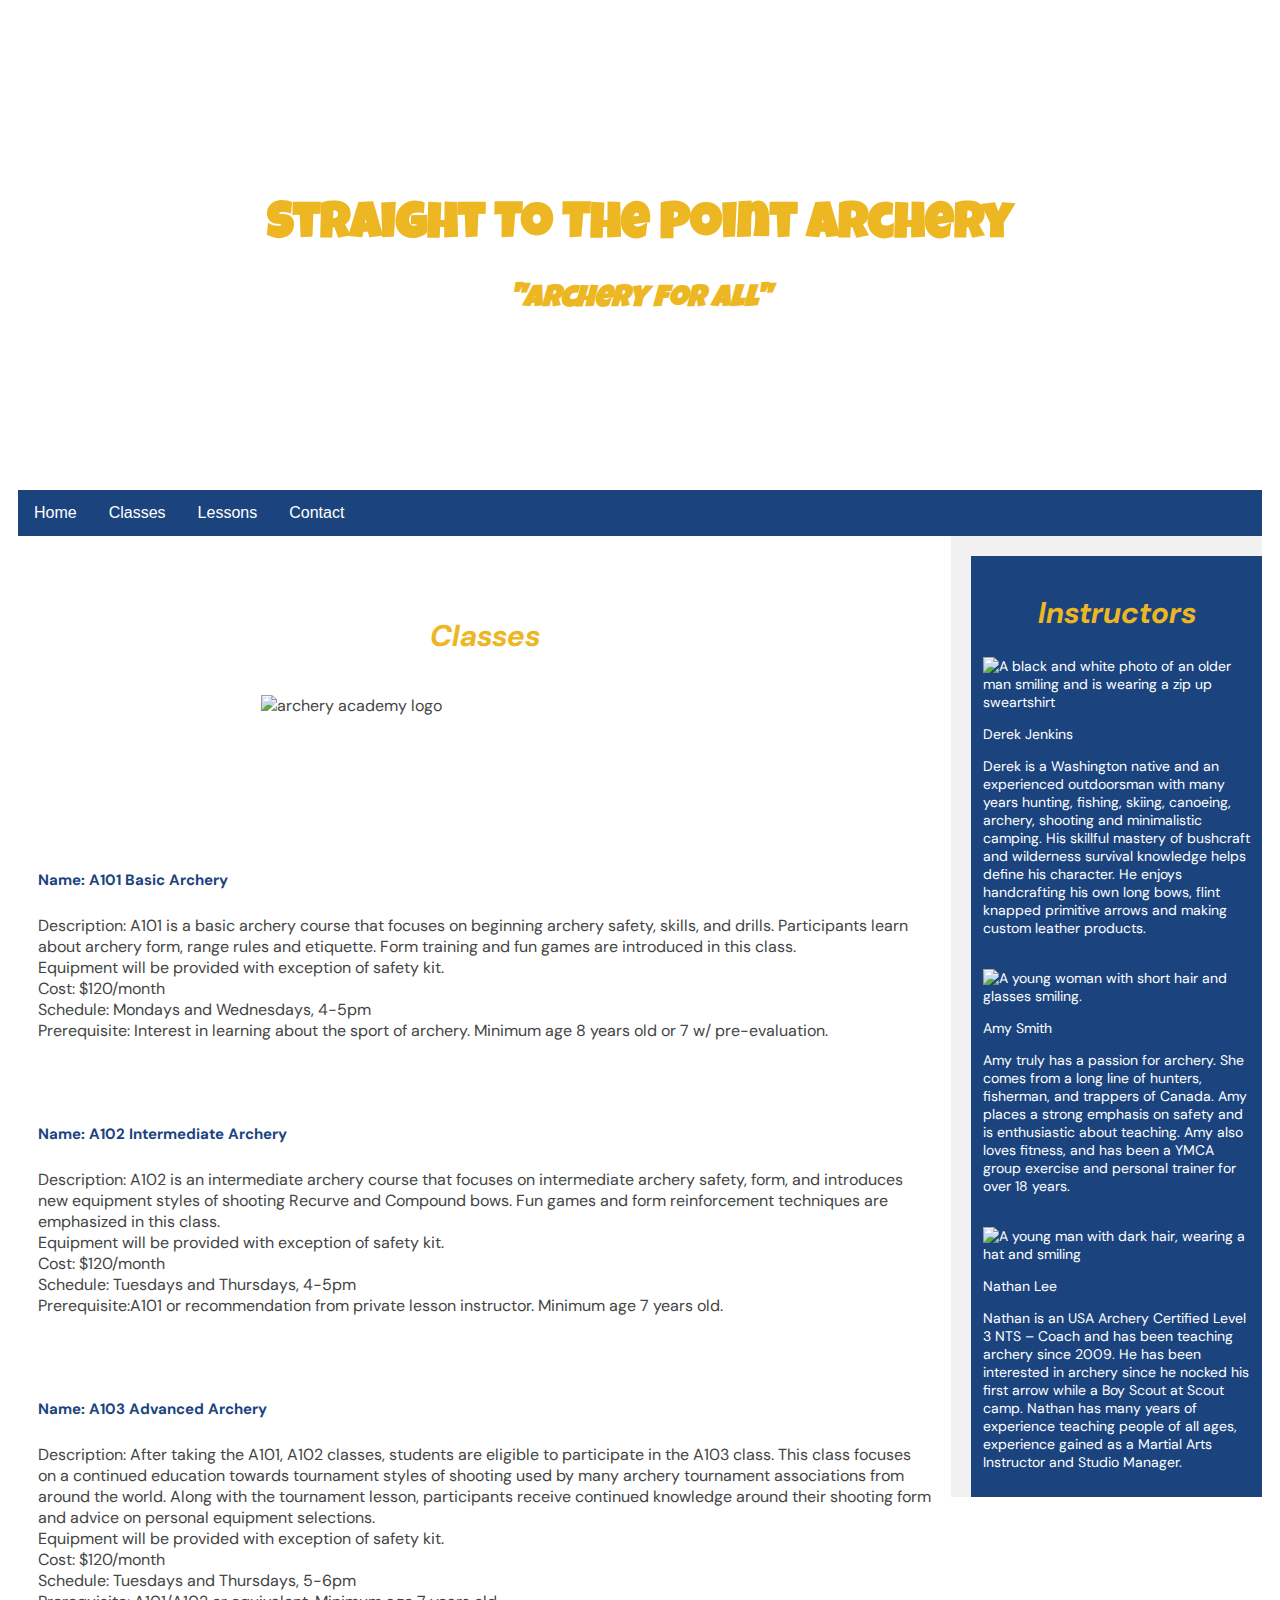
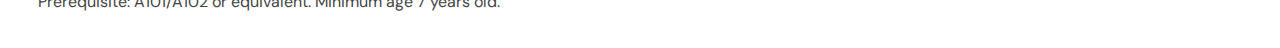
==== classes.html @ e4cb5bf3 "Add files via upload" ====
<!DOCTYPE html>
<html lang="en">
  <head>
    <title>Straight to the Point</title>
      <meta charset="UTF-8">
      <link rel="stylesheet" type="text/css" href="lesson7-stylesheet.css">

  <body>

  <div class="header">
    <h1>Straight To The Point Archery</h1>
    <h2>"Archery  for all"</h2>
    <style>
      @import url('https://fonts.googleapis.com/css?family=Luckiest+Guy&display=swap');
    </style>
  </div>

  <div class="topnav">
    <a href="file:///C:/Users/Wendi/Desktop/HTML100/portfolio/lesson7.html">Home</a>
    <a href="file:///C:/Users/Wendi/Desktop/HTML100/portfolio/classes.html">Classes</a>
    <a href="#">Lessons</a>
    <a href="file:///C:/Users/Wendi/Desktop/HTML100/portfolio/contact.html">Contact</a>
  </div>

  <div class="row">
    <div class="leftcolumn">
      <div class="left">
        <style>
          @import url('https://fonts.googleapis.com/css?family=DM+Sans&display=swap');
        </style>
        <h4>Classes</h4>
        <img src="file:///C:/Users/Wendi/Desktop/HTML100/portfolio/archeryAcademy-logo-color.png" width="250" height=" 150" alt="archery academy logo" class="center">
          <h5>Name: A101 Basic Archery</h5>
		          <p>Description: A101 is a basic archery course that focuses on beginning archery safety, skills, and drills. Participants learn about archery form, range rules and etiquette. Form training and fun games are introduced in this class.
              <br>
              Equipment will be provided with exception of safety kit.
		            <br>
              Cost: $120/month
		            <br>
              Schedule: Mondays and Wednesdays, 4-5pm
		          <br>
              Prerequisite:   Interest in learning about the sport of archery. Minimum age  8 years old or 7 w/ pre-evaluation.</p>
              <br>
              <br>
          <h5>Name: A102 Intermediate Archery</h5>
		         <p>Description: A102 is an intermediate archery course that focuses on intermediate archery safety, form, and introduces new equipment styles of shooting Recurve and Compound bows. Fun games and form reinforcement techniques are emphasized in this class.
             <br>
             Equipment will be provided with exception of safety kit.
		         <br>
             Cost: $120/month
		         <br>
             Schedule: Tuesdays and Thursdays, 4-5pm
		         <br>
             Prerequisite:A101 or recommendation from private lesson instructor. Minimum age  7 years old.</p>
             <br>
             <br>
        <h5>Name: A103 Advanced Archery</h5>
           <p>Description: After taking the A101, A102 classes, students are eligible to participate in the A103 class. This class focuses on a continued education towards tournament styles of shooting used by many archery tournament associations from around the world. Along with the tournament lesson, participants receive continued knowledge around their shooting form and advice on personal equipment selections.
           <br>
           Equipment will be provided with exception of safety kit.
		       <br>
           Cost: $120/month
		       <br>
           Schedule: Tuesdays and Thursdays, 5-6pm
		       <br>
           Prerequisite:  A101/A102 or equivalent. Minimum age  7 years old.</p>
      </div>
    </div>
    <div class="rightcolumn">
      <div class="right">
        <h2>Instructors</h2>
        <img src="file:///C:/Users/Wendi/Desktop/HTML100/portfolio/instructor-bio-image1.png" width="110" height="110" alt="A black and white photo of an older man smiling and is wearing a zip up sweartshirt">
        <p>Derek Jenkins</p>
        <p>Derek is a Washington native and an experienced outdoorsman with many years hunting, fishing, skiing, canoeing, archery, shooting and minimalistic camping. His skillful mastery of bushcraft and wilderness survival knowledge helps define his character. He enjoys handcrafting his own long bows, flint knapped primitive arrows and making custom leather products.</p>
        <br>
        <img src="file:///C:/Users/Wendi/Desktop/HTML100/portfolio/instructor-bio-image2.png" width="110" height="110" alt="A young woman with short hair and glasses smiling.">
        <p>Amy Smith</p>
        <p>Amy truly has a passion for archery. She comes from a long line of hunters, fisherman, and trappers of Canada. Amy  places a strong emphasis on safety and is enthusiastic about teaching. Amy also loves fitness, and  has been a YMCA group exercise and personal trainer for over 18 years.</p>
        <br>
        <img src="file:///C:/Users/Wendi/Desktop/HTML100/portfolio/instructor-bio-image4.png" width="110" height="110" alt="A young man with dark hair, wearing a hat and smiling">
        <p>Nathan Lee</p>
        <p>Nathan is an USA Archery Certified Level 3 NTS – Coach and has been teaching archery since 2009. He has been interested in archery since he nocked his first arrow while a Boy Scout at Scout camp. Nathan has many years of experience teaching people of all ages, experience gained as a Martial Arts Instructor and Studio Manager.</p>
  </div>

  </body>
  </html>
---- lesson7-stylesheet.css ----
* {
  box-sizing: border-box;
}

body {
  font-family: Arial;
  padding: 10px;
  background: #FFFFFF;
}

.header {
  padding: 150px;
  text-align: center;
  color: #ecb722;
  font-family: 'Luckiest Guy', cursive;
  background-image: url(file:///C:/Users/Wendi/Desktop/HTML100/portfolio/headerImage.jpg);
  background-repeat: no-repeat;
  background-position: right top;
}

.header h1 {
  font-size: 50px;
}

.topnav {
  overflow: hidden;
  background-color: #1b447f;
}

.topnav a {
  float: left;
  display: block;
  color: #FFFFFF;
  text-align: center;
  padding: 14px 16px;
  text-decoration: none;
}

.topnav a:hover {
  background-color: #ecb722;
  color: #444444;
}

.leftcolumn {
  float: left;
  width: 75%;
}

.center {
  display: block;
  margin-left: auto;
  margin-right: auto;
  width: 50%;
}

h2 {
  color: #ecb722;
  font-style: italic;
  font-size: 30px;
  text-align: center;
}

h5 {
  color: #1b447f;
  font-size: 15px;
}

.rightcolumn {
  float: left;
  width: 25%;
  background-color: #f1f1f1;
  padding-left: 20px;
  font-family: 'DM Sans', sans-serif;
  font-size: 14px;
}

.left {
  background-color: #FFFFFF;
  color: #444444;
  padding: 20px;
  margin-top: 20px;
  font-family: 'DM Sans', sans-serif;
}

.right {
  background-color: #1b447f;
  padding: 12px;
  margin-top: 20px;
  font-family: 'DM Sans', sans-serif;
  color: #FFFFFF;
}


/* contact sheet */
h3 {
  color: #ecb722;
  font-style: italic;
  font-size: 30px;
  text-align: center;
}

/* equipment sheet */
h4 {
  color: #ecb722;
  font-style: italic;
  font-size: 30px;
  text-align: center;
}
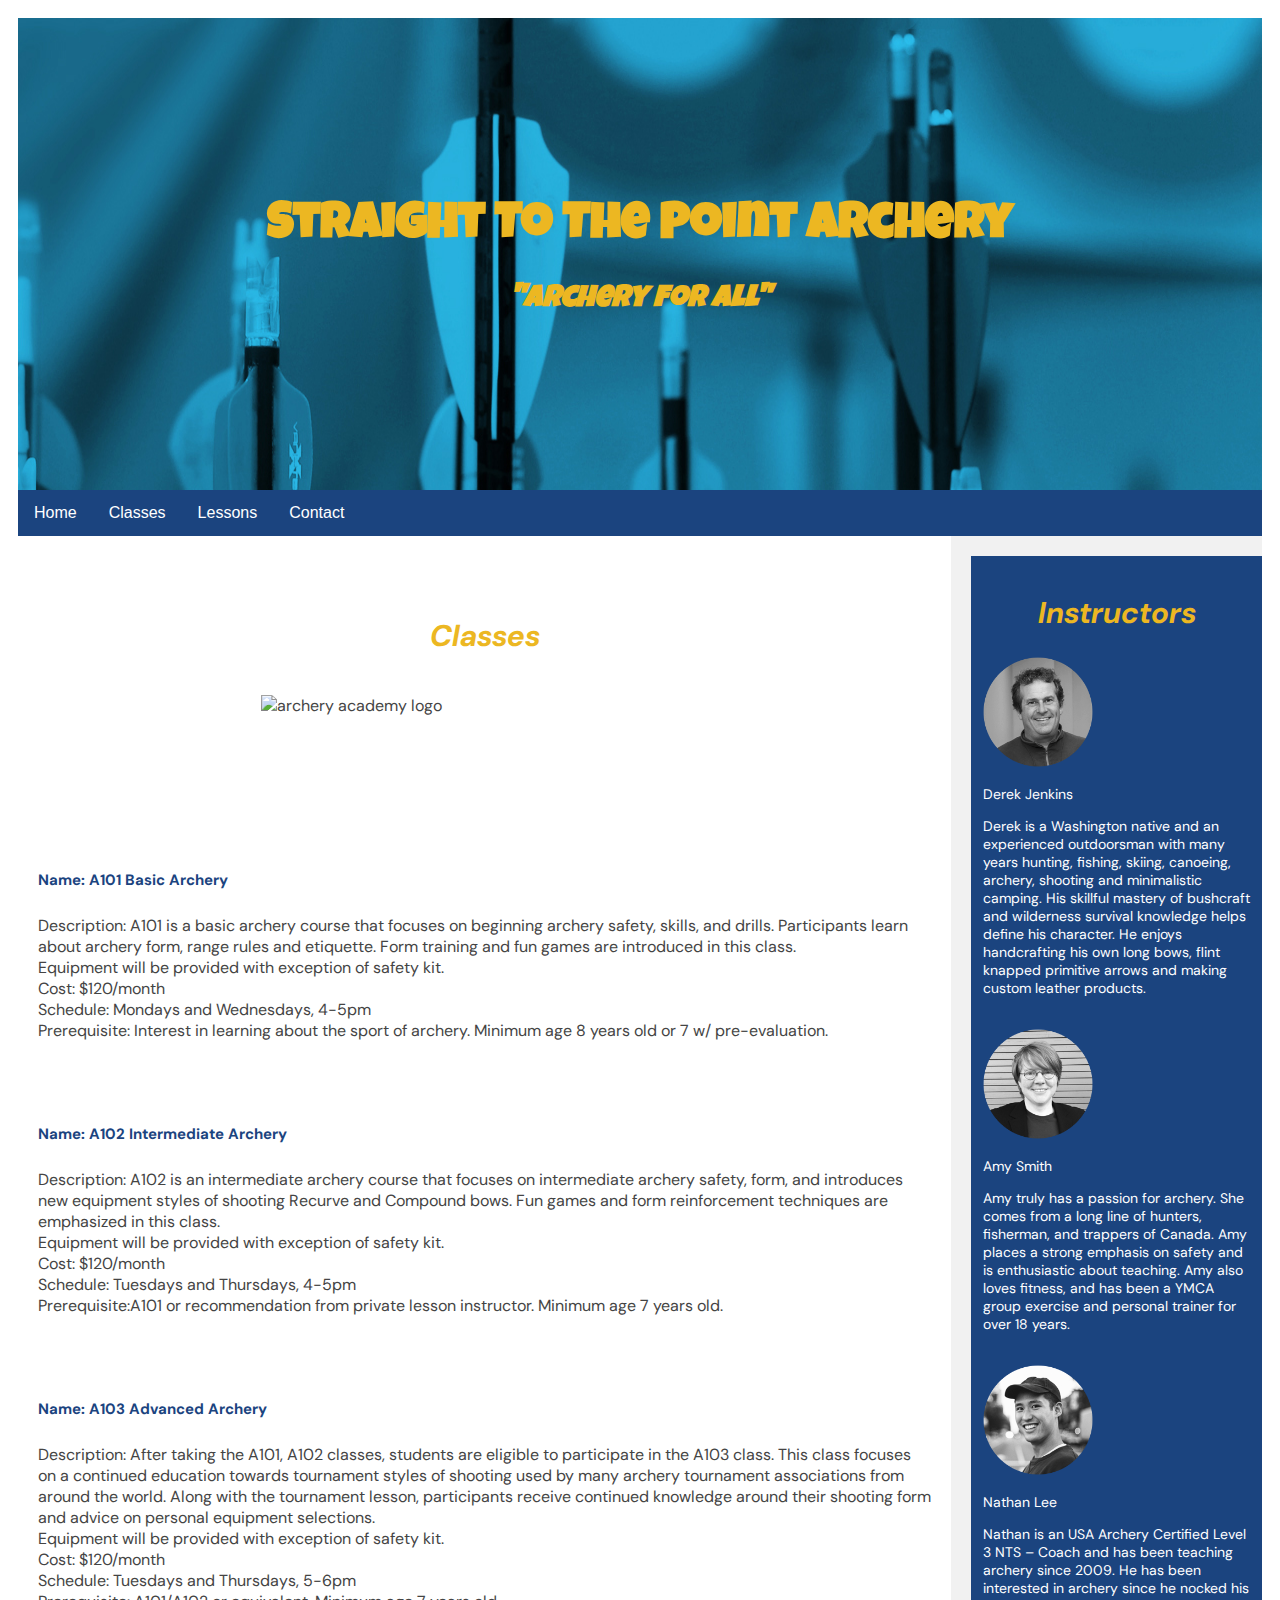
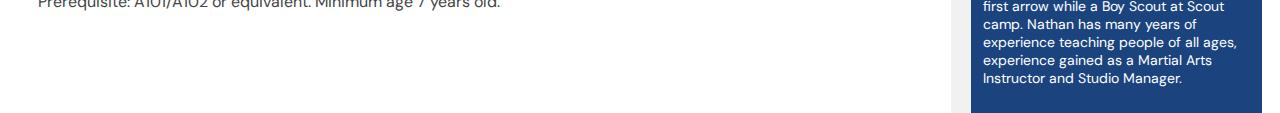
==== commit f0069c05: "Add files via upload" ====
--- a/classes.html
+++ b/classes.html
@@ -69,15 +69,15 @@
     <div class="rightcolumn">
       <div class="right">
         <h2>Instructors</h2>
-        <img src="file:///C:/Users/Wendi/Desktop/HTML100/portfolio/instructor-bio-image1.png" width="110" height="110" alt="A black and white photo of an older man smiling and is wearing a zip up sweartshirt">
+        <img src="https://wcarnold.github.io/portfolio/instructor-bio-image1.png" width="110" height="110" alt="A black and white photo of an older man smiling and is wearing a zip up sweartshirt">
         <p>Derek Jenkins</p>
         <p>Derek is a Washington native and an experienced outdoorsman with many years hunting, fishing, skiing, canoeing, archery, shooting and minimalistic camping. His skillful mastery of bushcraft and wilderness survival knowledge helps define his character. He enjoys handcrafting his own long bows, flint knapped primitive arrows and making custom leather products.</p>
         <br>
-        <img src="file:///C:/Users/Wendi/Desktop/HTML100/portfolio/instructor-bio-image2.png" width="110" height="110" alt="A young woman with short hair and glasses smiling.">
+        <img src="https://wcarnold.github.io/portfolio/instructor-bio-image2.png" width="110" height="110" alt="A young woman with short hair and glasses smiling.">
         <p>Amy Smith</p>
         <p>Amy truly has a passion for archery. She comes from a long line of hunters, fisherman, and trappers of Canada. Amy  places a strong emphasis on safety and is enthusiastic about teaching. Amy also loves fitness, and  has been a YMCA group exercise and personal trainer for over 18 years.</p>
         <br>
-        <img src="file:///C:/Users/Wendi/Desktop/HTML100/portfolio/instructor-bio-image4.png" width="110" height="110" alt="A young man with dark hair, wearing a hat and smiling">
+        <img src="https://wcarnold.github.io/portfolio/instructor-bio-image4.png" width="110" height="110" alt="A young man with dark hair, wearing a hat and smiling">
         <p>Nathan Lee</p>
         <p>Nathan is an USA Archery Certified Level 3 NTS – Coach and has been teaching archery since 2009. He has been interested in archery since he nocked his first arrow while a Boy Scout at Scout camp. Nathan has many years of experience teaching people of all ages, experience gained as a Martial Arts Instructor and Studio Manager.</p>
   </div>
--- a/lesson7-stylesheet.css
+++ b/lesson7-stylesheet.css
@@ -13,7 +13,7 @@
   text-align: center;
   color: #ecb722;
   font-family: 'Luckiest Guy', cursive;
-  background-image: url(file:///C:/Users/Wendi/Desktop/HTML100/portfolio/headerImage.jpg);
+  background-image: url(https://wcarnold.github.io/portfolio/headerImage.jpg);
   background-repeat: no-repeat;
   background-position: right top;
 }
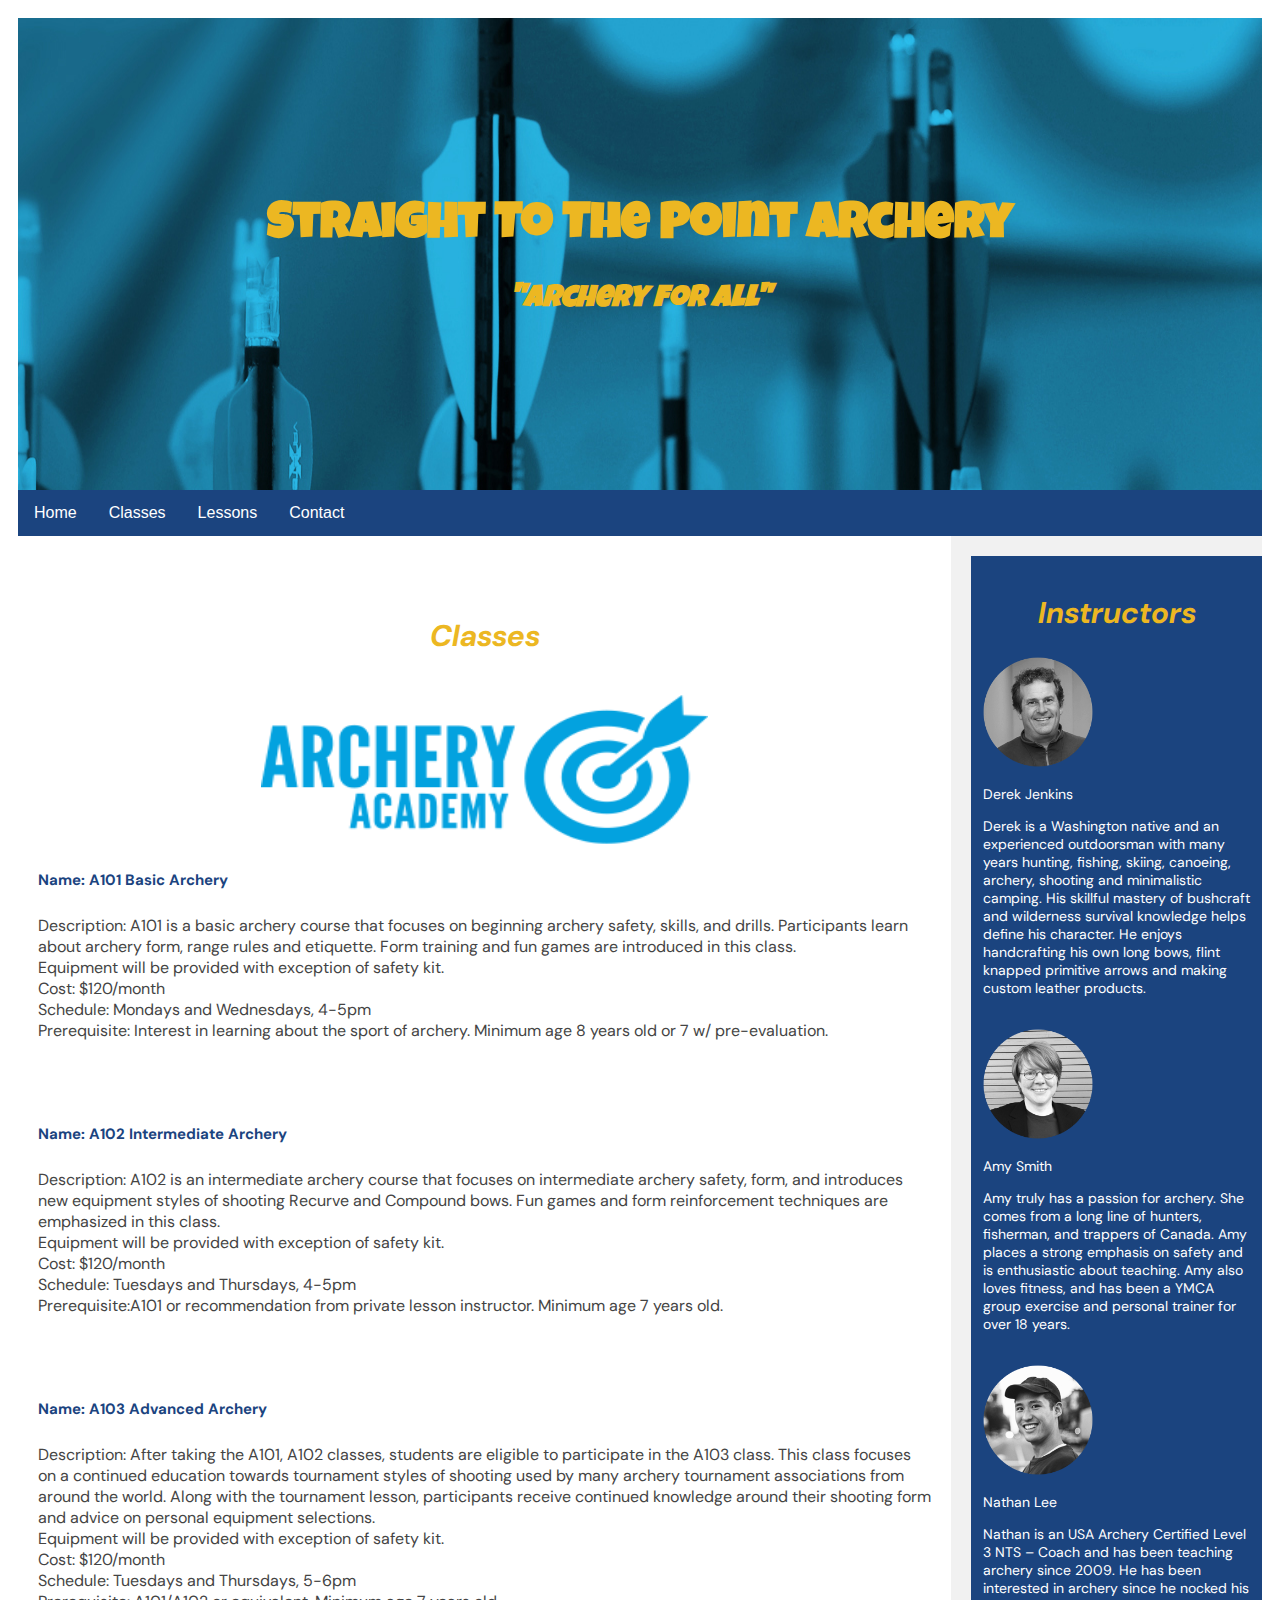
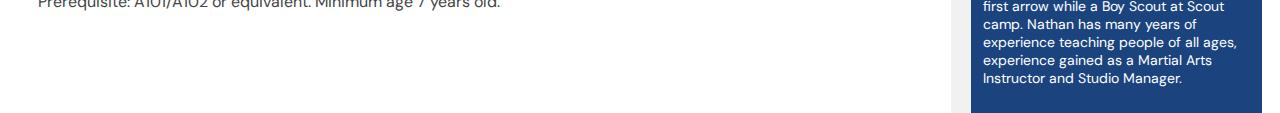
==== commit 467144c5: "Add files via upload" ====
--- a/classes.html
+++ b/classes.html
@@ -29,7 +29,7 @@
           @import url('https://fonts.googleapis.com/css?family=DM+Sans&display=swap');
         </style>
         <h4>Classes</h4>
-        <img src="file:///C:/Users/Wendi/Desktop/HTML100/portfolio/archeryAcademy-logo-color.png" width="250" height=" 150" alt="archery academy logo" class="center">
+        <img src="https://wcarnold.github.io/portfolio/archeryAcademy-logo-color.png" width="250" height=" 150" alt="archery academy logo" class="center">
           <h5>Name: A101 Basic Archery</h5>
 		          <p>Description: A101 is a basic archery course that focuses on beginning archery safety, skills, and drills. Participants learn about archery form, range rules and etiquette. Form training and fun games are introduced in this class.
               <br>
